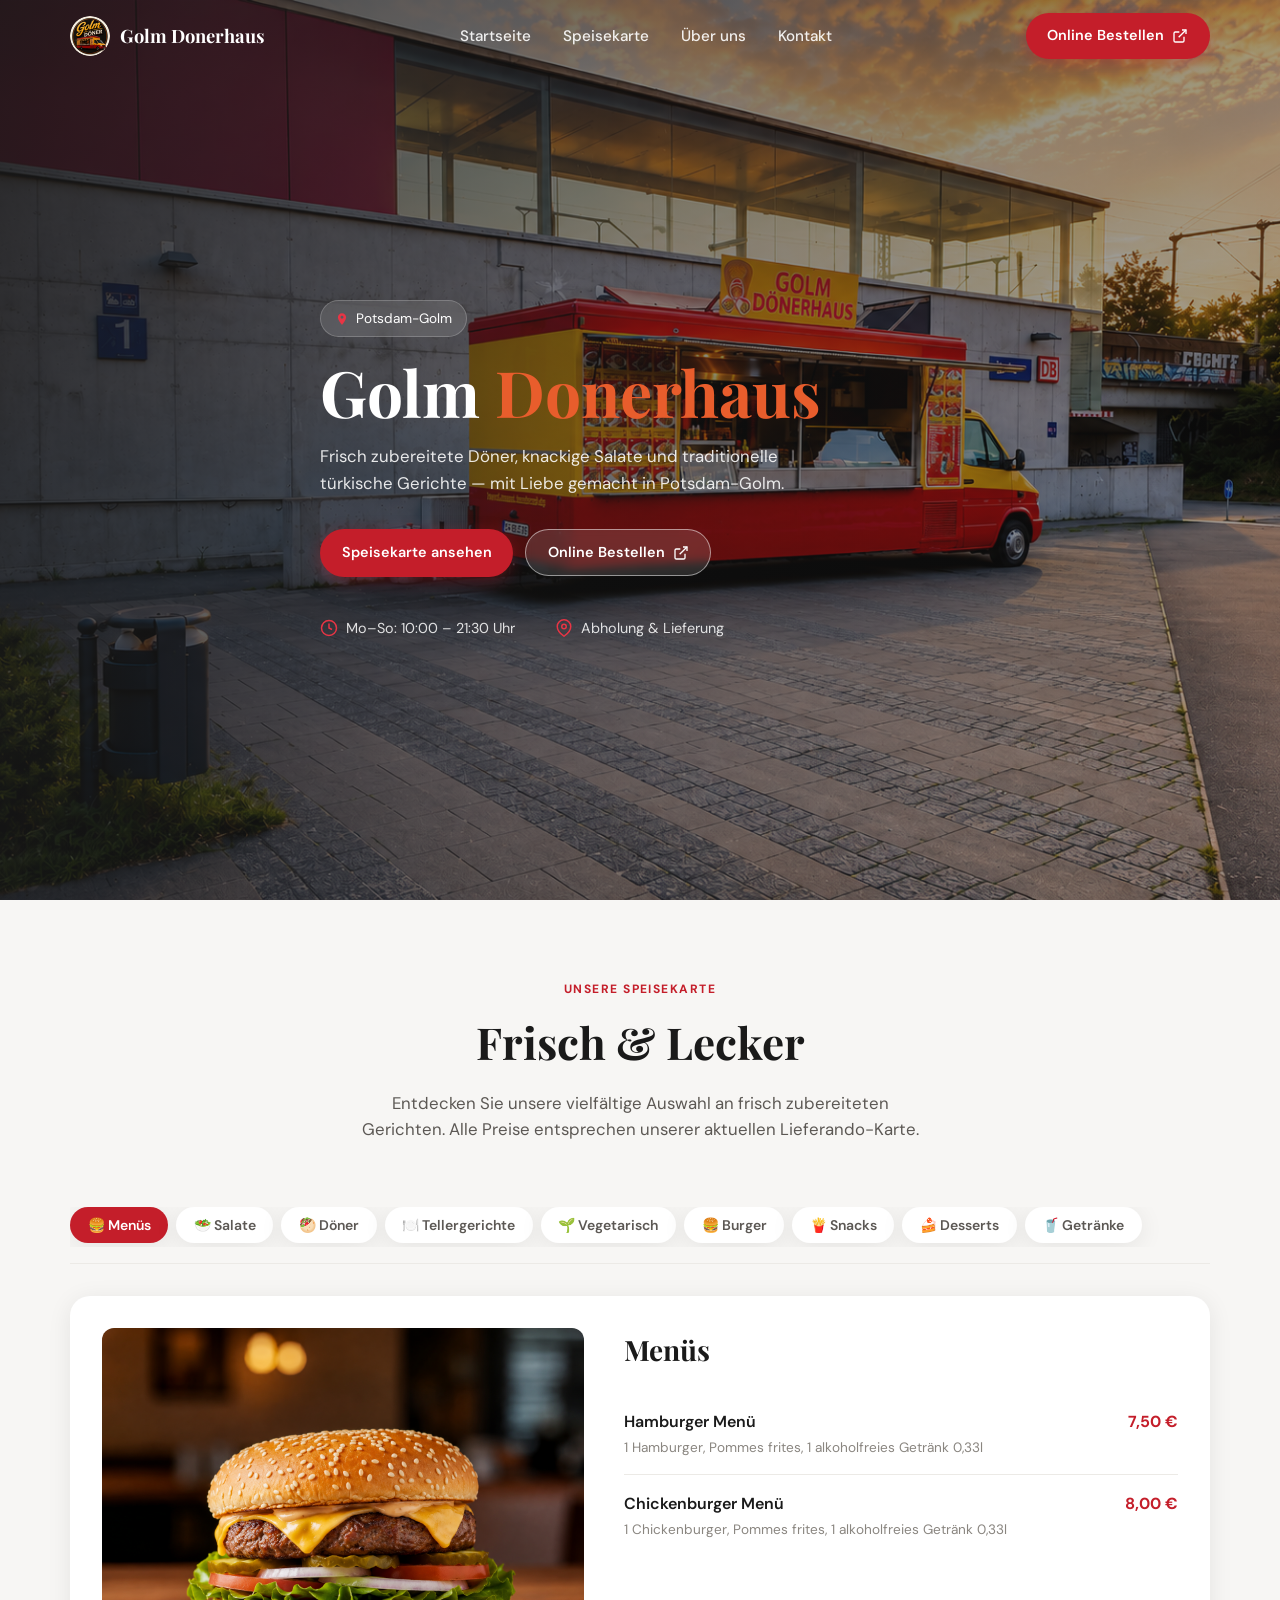
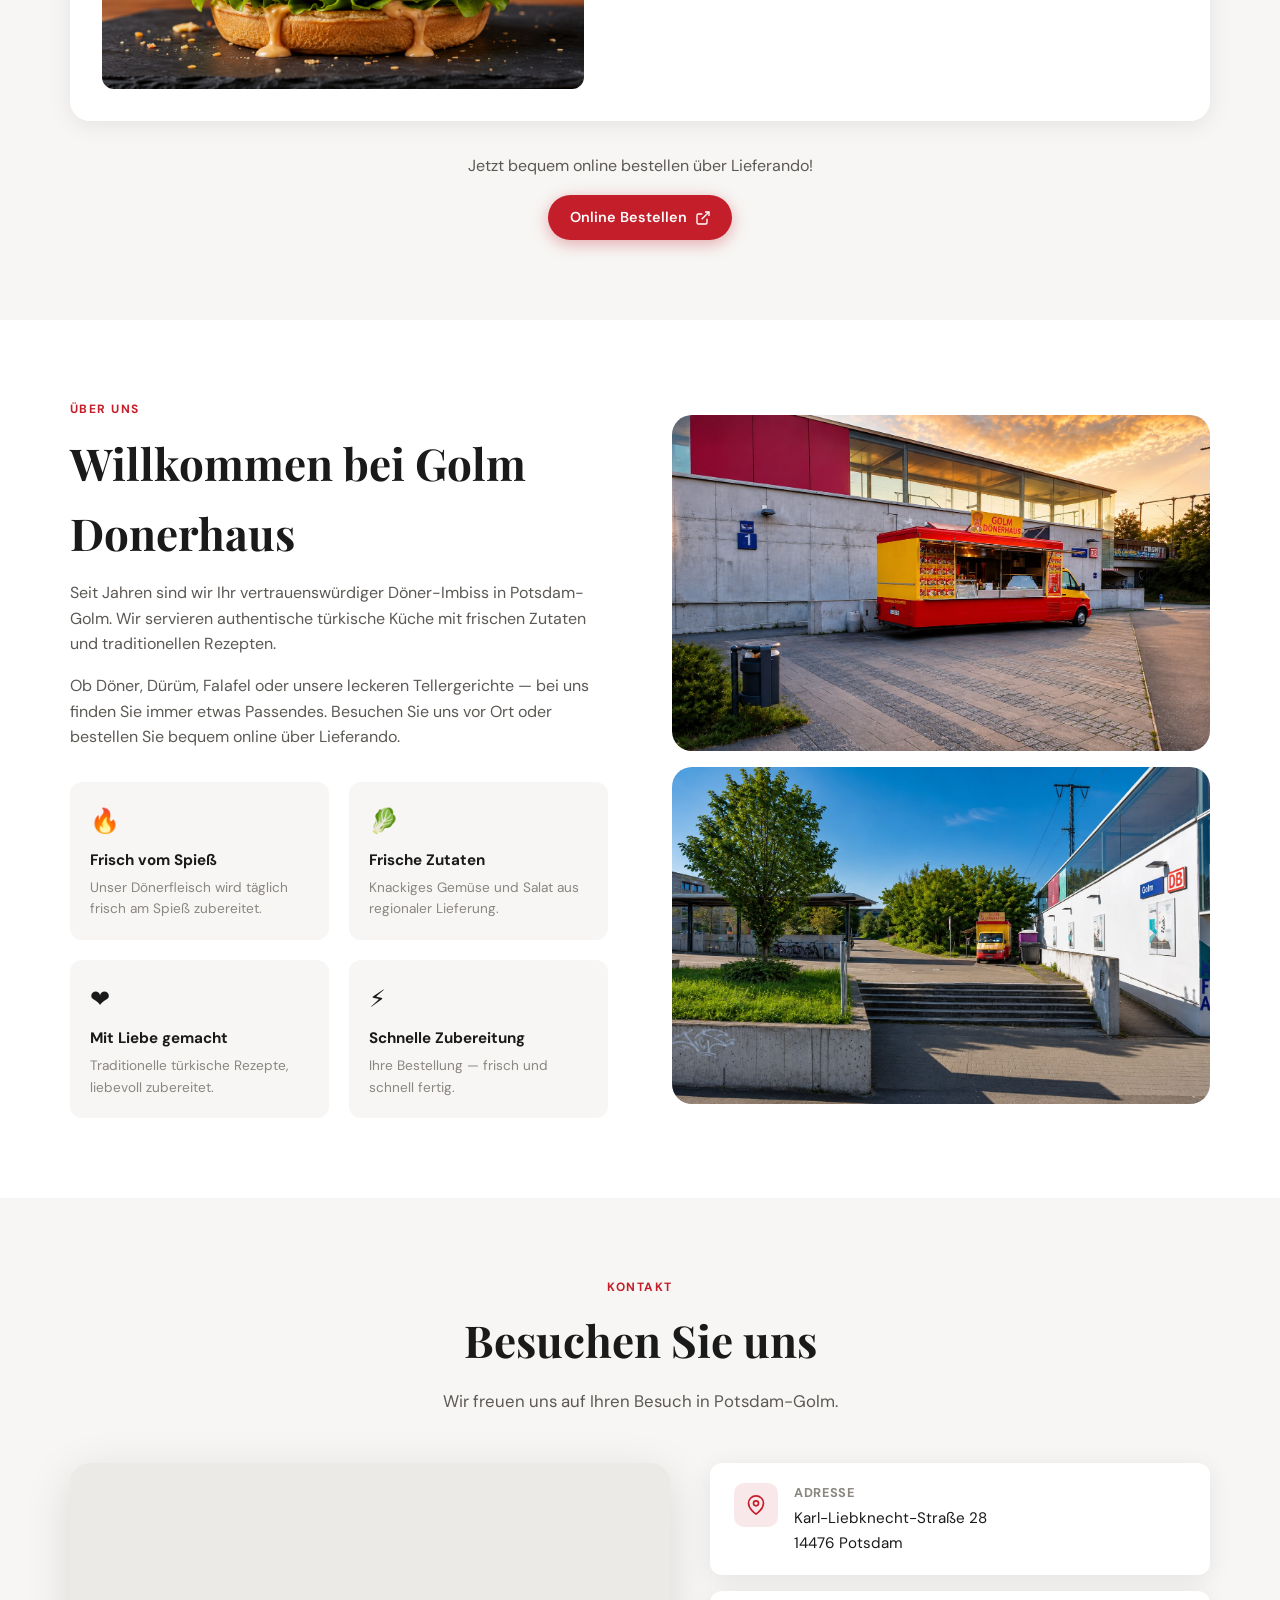
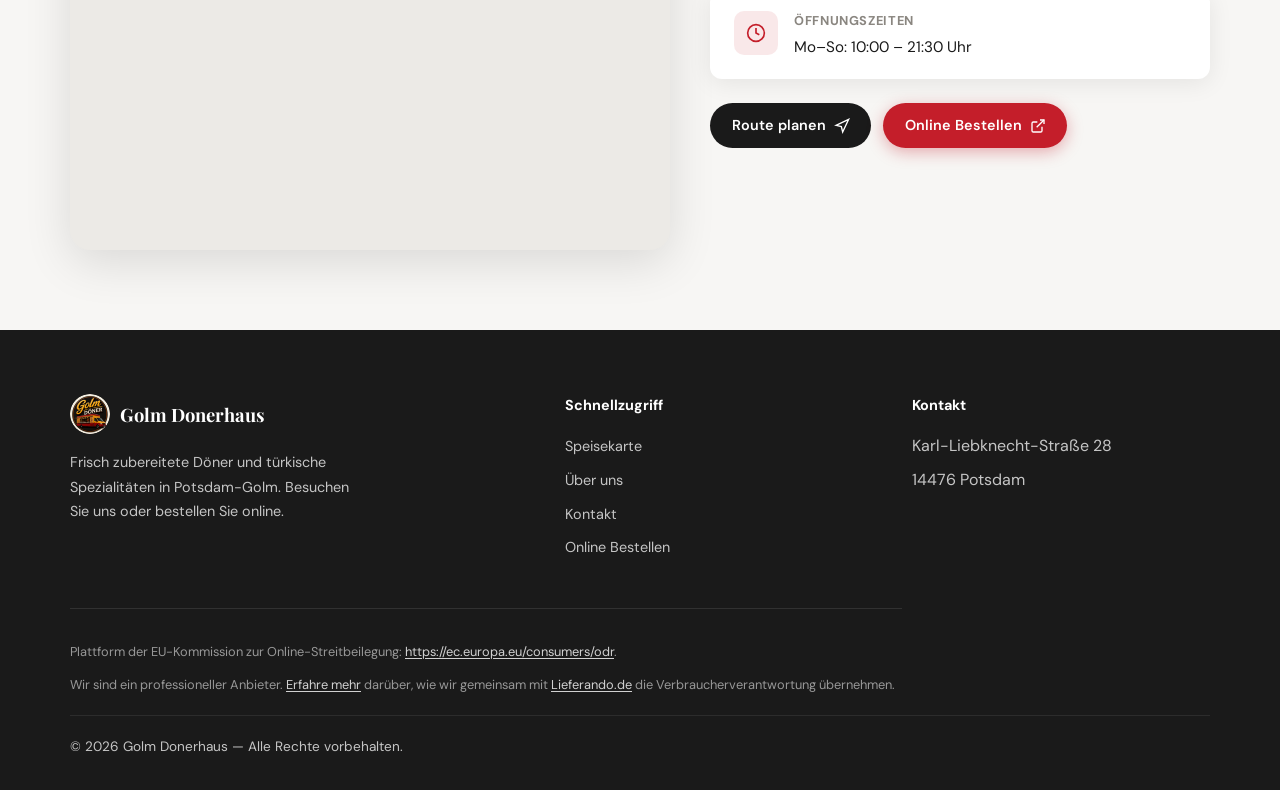
==== index.html @ c493f3c4 "Fix GitHub Pages: root index and relative asset paths. Site was broken on project pages because abso" ====
<!DOCTYPE html>
<html lang="de">
  <head>
    <meta charset="UTF-8" />
    <meta name="viewport" content="width=device-width, initial-scale=1.0" />
    <meta
      name="description"
      content="Golm Donerhaus in Potsdam-Golm – Frische Döner, türkische Spezialitäten und Online-Bestellung über Lieferando."
    />
    <title>Startseite | Golm Donerhaus</title>
    <link rel="icon" href="images/logo-circle.png" type="image/png" />
    <link rel="apple-touch-icon" href="images/logo-circle.png" />
    <link rel="preconnect" href="https://fonts.googleapis.com" />
    <link rel="preconnect" href="https://fonts.gstatic.com" crossorigin />
    <link
      href="https://fonts.googleapis.com/css2?family=DM+Sans:ital,opsz,wght@0,9..40,400;0,9..40,500;0,9..40,600;0,9..40,700;1,9..40,400&family=Playfair+Display:wght@600;700&display=swap"
      rel="stylesheet"
    />
    <link rel="stylesheet" href="css/style.css" />
  </head>
  <body>
    <header class="site-header scrolled">
      <div class="container header-inner">
        <a href="#start" class="logo">
          <img
            class="logo-mark"
            src="images/logo-circle.png"
            alt="Golm Donerhaus"
            width="40"
            height="40"
          />
          <span>Golm Donerhaus</span>
        </a>

        <button
          class="nav-toggle"
          type="button"
          aria-label="Menü öffnen"
          aria-expanded="false"
        >
          <span></span>
          <span></span>
          <span></span>
        </button>

        <nav class="nav-links" aria-label="Hauptnavigation">
          <a href="#start">Startseite</a>
          <a href="#speisekarte">Speisekarte</a>
          <a href="#ueber-uns">Über uns</a>
          <a href="#kontakt">Kontakt</a>
          <a class="btn btn-primary btn-order-mobile" data-order>Online Bestellen</a>
        </nav>

        <a class="btn btn-primary header-cta-desktop" data-order>
          Online Bestellen
          <svg xmlns="http://www.w3.org/2000/svg" viewBox="0 0 24 24" fill="none" stroke="currentColor" stroke-width="2" aria-hidden="true">
            <path d="M18 13v6a2 2 0 0 1-2 2H5a2 2 0 0 1-2-2V8a2 2 0 0 1 2-2h6"></path>
            <polyline points="15 3 21 3 21 9"></polyline>
            <line x1="10" y1="14" x2="21" y2="3"></line>
          </svg>
        </a>
      </div>
    </header>

    <main>
      <section class="hero" id="start">
        <div class="hero-bg" role="img" aria-label="Golm Donerhaus Food Truck"></div>
        <div class="container hero-content">
          <span class="hero-badge">
            <svg xmlns="http://www.w3.org/2000/svg" viewBox="0 0 24 24" fill="currentColor" aria-hidden="true">
              <path d="M12 2C8.13 2 5 5.13 5 9c0 5.25 7 13 7 13s7-7.75 7-13c0-3.87-3.13-7-7-7zm0 9.5a2.5 2.5 0 1 1 0-5 2.5 2.5 0 0 1 0 5z"/>
            </svg>
            Potsdam-Golm
          </span>
          <h1>Golm <span class="accent">Donerhaus</span></h1>
          <p class="hero-text">
            Frisch zubereitete Döner, knackige Salate und traditionelle türkische
            Gerichte — mit Liebe gemacht in Potsdam-Golm.
          </p>
          <div class="hero-actions">
            <a href="#speisekarte" class="btn btn-primary">Speisekarte ansehen</a>
            <a class="btn btn-outline" data-order>
              Online Bestellen
              <svg xmlns="http://www.w3.org/2000/svg" viewBox="0 0 24 24" fill="none" stroke="currentColor" stroke-width="2" aria-hidden="true">
                <path d="M18 13v6a2 2 0 0 1-2 2H5a2 2 0 0 1-2-2V8a2 2 0 0 1 2-2h6"></path>
                <polyline points="15 3 21 3 21 9"></polyline>
                <line x1="10" y1="14" x2="21" y2="3"></line>
              </svg>
            </a>
          </div>
          <div class="hero-meta">
            <span class="hero-meta-item">
              <svg xmlns="http://www.w3.org/2000/svg" viewBox="0 0 24 24" fill="none" stroke="currentColor" stroke-width="2" aria-hidden="true">
                <circle cx="12" cy="12" r="10"></circle>
                <polyline points="12 6 12 12 16 14"></polyline>
              </svg>
              Mo–So: 10:00 – 21:30 Uhr
            </span>
            <span class="hero-meta-item">
              <svg xmlns="http://www.w3.org/2000/svg" viewBox="0 0 24 24" fill="none" stroke="currentColor" stroke-width="2" aria-hidden="true">
                <path d="M21 10c0 7-9 13-9 13s-9-6-9-13a9 9 0 0 1 18 0z"></path>
                <circle cx="12" cy="10" r="3"></circle>
              </svg>
              Abholung &amp; Lieferung
            </span>
          </div>
        </div>
      </section>

      <section class="section menu-section" id="speisekarte">
        <div class="container">
          <header class="section-header">
            <span class="section-label">Unsere Speisekarte</span>
            <h2 class="section-title">Frisch &amp; Lecker</h2>
            <p class="section-subtitle">
              Entdecken Sie unsere vielfältige Auswahl an frisch zubereiteten Gerichten.
              Alle Preise entsprechen unserer aktuellen Lieferando-Karte.
            </p>
          </header>

          <div class="menu-nav-wrap">
            <nav class="menu-nav" id="menu-nav" aria-label="Speisekarten-Kategorien"></nav>
          </div>

          <div class="menu-panel" id="menu-panel">
            <div class="menu-panel-visual">
              <img
                id="menu-category-image"
                src="images/menus/hero.png"
                alt="Menükategorie"
                width="600"
                height="450"
              />
            </div>
            <div class="menu-panel-content">
              <h3 class="menu-category-title" id="menu-category-title">Menüs</h3>
              <ul class="menu-list" id="menu-category-list"></ul>
            </div>
          </div>

          <div class="menu-cta">
            <p>Jetzt bequem online bestellen über Lieferando!</p>
            <a class="btn btn-primary" data-order>
              Online Bestellen
              <svg xmlns="http://www.w3.org/2000/svg" viewBox="0 0 24 24" fill="none" stroke="currentColor" stroke-width="2" aria-hidden="true">
                <path d="M18 13v6a2 2 0 0 1-2 2H5a2 2 0 0 1-2-2V8a2 2 0 0 1 2-2h6"></path>
                <polyline points="15 3 21 3 21 9"></polyline>
                <line x1="10" y1="14" x2="21" y2="3"></line>
              </svg>
            </a>
          </div>
        </div>
      </section>

      <section class="section" id="ueber-uns">
        <div class="container about-grid">
          <div class="about-text">
            <span class="section-label">Über uns</span>
            <h2 class="section-title">Willkommen bei Golm Donerhaus</h2>
            <p>
              Seit Jahren sind wir Ihr vertrauenswürdiger Döner-Imbiss in Potsdam-Golm.
              Wir servieren authentische türkische Küche mit frischen Zutaten und
              traditionellen Rezepten.
            </p>
            <p>
              Ob Döner, Dürüm, Falafel oder unsere leckeren Tellergerichte — bei uns
              finden Sie immer etwas Passendes. Besuchen Sie uns vor Ort oder bestellen
              Sie bequem online über Lieferando.
            </p>
            <div class="features-grid">
              <div class="feature-card">
                <div class="feature-icon" aria-hidden="true">🔥</div>
                <h4>Frisch vom Spieß</h4>
                <p>Unser Dönerfleisch wird täglich frisch am Spieß zubereitet.</p>
              </div>
              <div class="feature-card">
                <div class="feature-icon" aria-hidden="true">🥬</div>
                <h4>Frische Zutaten</h4>
                <p>Knackiges Gemüse und Salat aus regionaler Lieferung.</p>
              </div>
              <div class="feature-card">
                <div class="feature-icon" aria-hidden="true">❤️</div>
                <h4>Mit Liebe gemacht</h4>
                <p>Traditionelle türkische Rezepte, liebevoll zubereitet.</p>
              </div>
              <div class="feature-card">
                <div class="feature-icon" aria-hidden="true">⚡</div>
                <h4>Schnelle Zubereitung</h4>
                <p>Ihre Bestellung — frisch und schnell fertig.</p>
              </div>
            </div>
          </div>
          <div class="about-gallery about-gallery-duo">
            <img
              src="images/about/welcome-1.jpg"
              alt="Golm Donerhaus Standort"
              loading="lazy"
              width="800"
              height="450"
            />
            <img
              src="images/about/welcome-2.jpg"
              alt="Golm Donerhaus in Potsdam-Golm"
              loading="lazy"
              width="800"
              height="450"
            />
          </div>
        </div>
      </section>

      <section class="section contact-section" id="kontakt">
        <div class="container">
          <header class="section-header">
            <span class="section-label">Kontakt</span>
            <h2 class="section-title">Besuchen Sie uns</h2>
            <p class="section-subtitle">
              Wir freuen uns auf Ihren Besuch in Potsdam-Golm.
            </p>
          </header>

          <div class="contact-grid">
            <div class="map-wrap">
              <iframe
                title="Standort Golm Donerhaus auf Google Maps"
                src="https://www.google.com/maps/embed?pb=!1m18!1m12!1m3!1d2444.8!2d12.8756!3d52.4012!2m3!1f0!2f0!3f0!3m2!1i1024!2i768!4f13.1!3m3!1m2!1s0x47a85f2e8b8b8b8b%3A0x0!2zS2FybC1MaWVia25lY2h0LVN0cmHDn2UgMjgsIDE0NDc2IFBvdHNkYW0!5e0!3m2!1sde!2sde!4v1716400000000!5m2!1sde!2sde"
                allowfullscreen=""
                loading="lazy"
                referrerpolicy="no-referrer-when-downgrade"
              ></iframe>
            </div>

            <div class="contact-cards">
              <div class="contact-card">
                <div class="contact-card-icon" aria-hidden="true">
                  <svg xmlns="http://www.w3.org/2000/svg" viewBox="0 0 24 24" fill="none" stroke="currentColor" stroke-width="2">
                    <path d="M21 10c0 7-9 13-9 13s-9-6-9-13a9 9 0 0 1 18 0z"></path>
                    <circle cx="12" cy="10" r="3"></circle>
                  </svg>
                </div>
                <div>
                  <h4>Adresse</h4>
                  <p>Karl-Liebknecht-Straße 28<br />14476 Potsdam</p>
                </div>
              </div>

              <div class="contact-card">
                <div class="contact-card-icon" aria-hidden="true">
                  <svg xmlns="http://www.w3.org/2000/svg" viewBox="0 0 24 24" fill="none" stroke="currentColor" stroke-width="2">
                    <circle cx="12" cy="12" r="10"></circle>
                    <polyline points="12 6 12 12 16 14"></polyline>
                  </svg>
                </div>
                <div>
                  <h4>Öffnungszeiten</h4>
                  <p>Mo–So: 10:00 – 21:30 Uhr</p>
                </div>
              </div>

              <div class="contact-actions">
                <a
                  class="btn btn-dark"
                  href="https://www.google.com/maps/dir/?api=1&destination=Karl-Liebknecht-Straße+28,+14476+Potsdam"
                  target="_blank"
                  rel="noopener noreferrer"
                >
                  Route planen
                  <svg xmlns="http://www.w3.org/2000/svg" viewBox="0 0 24 24" fill="none" stroke="currentColor" stroke-width="2" aria-hidden="true">
                    <polygon points="3 11 22 2 13 21 11 13 3 11"></polygon>
                  </svg>
                </a>
                <a class="btn btn-primary" data-order>
                  Online Bestellen
                  <svg xmlns="http://www.w3.org/2000/svg" viewBox="0 0 24 24" fill="none" stroke="currentColor" stroke-width="2" aria-hidden="true">
                    <path d="M18 13v6a2 2 0 0 1-2 2H5a2 2 0 0 1-2-2V8a2 2 0 0 1 2-2h6"></path>
                    <polyline points="15 3 21 3 21 9"></polyline>
                    <line x1="10" y1="14" x2="21" y2="3"></line>
                  </svg>
                </a>
              </div>
            </div>
          </div>
        </div>
      </section>
    </main>

    <footer class="site-footer">
      <div class="container">
        <div class="footer-grid">
          <div class="footer-brand">
            <a href="#start" class="logo">
              <img
                class="logo-mark"
                src="images/logo-circle.png"
                alt="Golm Donerhaus"
                width="40"
                height="40"
              />
              <span>Golm Donerhaus</span>
            </a>
            <p>
              Frisch zubereitete Döner und türkische Spezialitäten in Potsdam-Golm.
              Besuchen Sie uns oder bestellen Sie online.
            </p>
          </div>
          <div class="footer-col">
            <h4>Schnellzugriff</h4>
            <ul>
              <li><a href="#speisekarte">Speisekarte</a></li>
              <li><a href="#ueber-uns">Über uns</a></li>
              <li><a href="#kontakt">Kontakt</a></li>
              <li><a data-order>Online Bestellen</a></li>
            </ul>
          </div>
          <div class="footer-col">
            <h4>Kontakt</h4>
            <ul>
              <li>Karl-Liebknecht-Straße 28</li>
              <li>14476 Potsdam</li>
            </ul>
          </div>
        </div>
        <div class="footer-legal">
          <p>
            Plattform der EU-Kommission zur Online-Streitbeilegung:
            <a
              href="https://ec.europa.eu/consumers/odr"
              target="_blank"
              rel="noopener noreferrer"
              >https://ec.europa.eu/consumers/odr</a
            >.
          </p>
          <p>
            Wir sind ein professioneller Anbieter.
            <a
              href="https://www.lieferando.de/kundenservice/artikel/welchen-status-haben-die-gelisteten-restaurants?stripMe=true"
              target="_blank"
              rel="noopener noreferrer"
              >Erfahre mehr</a
            >
            darüber, wie wir gemeinsam mit
            <a href="https://www.lieferando.de" target="_blank" rel="noopener noreferrer"
              >Lieferando.de</a
            >
            die Verbraucherverantwortung übernehmen.
          </p>
        </div>
        <div class="footer-bottom">
          <span>© 2026 Golm Donerhaus — Alle Rechte vorbehalten.</span>
        </div>
      </div>
    </footer>

    <script src="js/site-base.js"></script>
    <script src="js/menu.js"></script>
    <script src="js/main.js"></script>
  </body>
</html>
---- css/style.css ----
:root {
  --red: #c41e2a;
  --red-dark: #9e1520;
  --red-light: #e83545;
  --orange: #e85d2c;
  --dark: #1a1a1a;
  --dark-soft: #2d2d2d;
  --gray-100: #f7f6f4;
  --gray-200: #eceae6;
  --gray-400: #8a8680;
  --gray-600: #5c5854;
  --white: #ffffff;
  --shadow: 0 4px 24px rgba(0, 0, 0, 0.08);
  --shadow-lg: 0 12px 48px rgba(0, 0, 0, 0.12);
  --radius: 12px;
  --radius-lg: 20px;
  --font-sans: "DM Sans", system-ui, sans-serif;
  --font-serif: "Playfair Display", Georgia, serif;
  --header-h: 72px;
}

*,
*::before,
*::after {
  box-sizing: border-box;
  margin: 0;
  padding: 0;
}

html {
  scroll-behavior: smooth;
  scroll-padding-top: calc(var(--header-h) + 16px);
}

body {
  font-family: var(--font-sans);
  color: var(--dark);
  background: var(--white);
  line-height: 1.6;
  -webkit-font-smoothing: antialiased;
}

body.nav-open {
  overflow: hidden;
}

img {
  max-width: 100%;
  height: auto;
  display: block;
}

a {
  color: inherit;
  text-decoration: none;
}

ul {
  list-style: none;
}

.container {
  width: min(1140px, 100% - 2rem);
  margin-inline: auto;
}

/* Header */
.site-header {
  position: fixed;
  top: 0;
  left: 0;
  right: 0;
  z-index: 1000;
  height: var(--header-h);
  transition: background 0.3s, box-shadow 0.3s, backdrop-filter 0.3s;
}

.site-header.scrolled {
  background: rgba(26, 26, 26, 0.92);
  backdrop-filter: blur(12px);
  box-shadow: 0 2px 20px rgba(0, 0, 0, 0.15);
}

.header-inner {
  display: flex;
  align-items: center;
  justify-content: space-between;
  height: var(--header-h);
  gap: 1rem;
}

.logo {
  display: flex;
  align-items: center;
  gap: 0.65rem;
  font-family: var(--font-serif);
  font-size: 1.15rem;
  font-weight: 700;
  color: var(--white);
  white-space: nowrap;
}

.logo-mark {
  width: 40px;
  height: 40px;
  border-radius: 50%;
  object-fit: cover;
  flex-shrink: 0;
  display: block;
}

.nav-links {
  display: flex;
  align-items: center;
  gap: 2rem;
}

.nav-links a {
  color: rgba(255, 255, 255, 0.9);
  font-size: 0.95rem;
  font-weight: 500;
  transition: color 0.2s;
}

.nav-links a:hover {
  color: var(--white);
}

.nav-toggle {
  display: none;
  flex-direction: column;
  gap: 5px;
  background: none;
  border: none;
  cursor: pointer;
  padding: 8px;
}

.nav-toggle span {
  display: block;
  width: 24px;
  height: 2px;
  background: var(--white);
  border-radius: 2px;
  transition: transform 0.3s, opacity 0.3s;
}

.btn {
  display: inline-flex;
  align-items: center;
  justify-content: center;
  gap: 0.5rem;
  padding: 0.7rem 1.35rem;
  border-radius: 999px;
  font-weight: 600;
  font-size: 0.9rem;
  border: none;
  cursor: pointer;
  transition: transform 0.2s, box-shadow 0.2s, background 0.2s;
  white-space: nowrap;
}

.btn:hover {
  transform: translateY(-1px);
}

.btn-primary {
  background: var(--red);
  color: var(--white);
  box-shadow: 0 4px 16px rgba(196, 30, 42, 0.35);
}

.btn-primary:hover {
  background: var(--red-light);
}

.btn-outline {
  background: rgba(255, 255, 255, 0.12);
  color: var(--white);
  border: 1.5px solid rgba(255, 255, 255, 0.5);
  backdrop-filter: blur(4px);
}

.btn-outline:hover {
  background: rgba(255, 255, 255, 0.2);
  border-color: var(--white);
}

.btn-dark {
  background: var(--dark);
  color: var(--white);
}

.btn-dark:hover {
  background: var(--dark-soft);
}

.btn svg {
  width: 16px;
  height: 16px;
}

/* Hero */
.hero {
  position: relative;
  min-height: 100svh;
  display: flex;
  align-items: center;
  padding-top: var(--header-h);
  overflow: hidden;
}

.hero-bg {
  position: absolute;
  inset: 0;
  background: url("../images/hero/truck.png") center / cover no-repeat;
}

.hero-bg::after {
  content: "";
  position: absolute;
  inset: 0;
  background: linear-gradient(
    105deg,
    rgba(26, 26, 26, 0.88) 0%,
    rgba(26, 26, 26, 0.55) 45%,
    rgba(26, 26, 26, 0.35) 100%
  );
}

.hero-content {
  position: relative;
  z-index: 1;
  padding: 3rem 0 5rem;
  max-width: 640px;
}

.hero-badge {
  display: inline-flex;
  align-items: center;
  gap: 0.4rem;
  padding: 0.4rem 0.9rem;
  background: rgba(255, 255, 255, 0.12);
  border: 1px solid rgba(255, 255, 255, 0.2);
  border-radius: 999px;
  color: var(--white);
  font-size: 0.85rem;
  margin-bottom: 1.25rem;
  backdrop-filter: blur(8px);
}

.hero-badge svg {
  width: 14px;
  height: 14px;
  color: var(--red-light);
}

.hero h1 {
  font-family: var(--font-serif);
  font-size: clamp(2.5rem, 6vw, 4rem);
  font-weight: 700;
  color: var(--white);
  line-height: 1.1;
  margin-bottom: 1rem;
}

.hero h1 .accent {
  color: var(--orange);
}

.hero-text {
  color: rgba(255, 255, 255, 0.88);
  font-size: 1.05rem;
  max-width: 520px;
  margin-bottom: 2rem;
}

.hero-actions {
  display: flex;
  flex-wrap: wrap;
  gap: 0.75rem;
  margin-bottom: 2.5rem;
}

.hero-meta {
  display: flex;
  flex-wrap: wrap;
  gap: 1.5rem 2.5rem;
  color: rgba(255, 255, 255, 0.85);
  font-size: 0.9rem;
}

.hero-meta-item {
  display: flex;
  align-items: center;
  gap: 0.5rem;
}

.hero-meta svg {
  width: 18px;
  height: 18px;
  color: var(--red-light);
  flex-shrink: 0;
}

/* Section common */
.section {
  padding: 5rem 0;
}

.section-label {
  display: block;
  font-size: 0.75rem;
  font-weight: 700;
  letter-spacing: 0.12em;
  text-transform: uppercase;
  color: var(--red);
  margin-bottom: 0.5rem;
}

.section-title {
  font-family: var(--font-serif);
  font-size: clamp(2rem, 4vw, 2.75rem);
  font-weight: 700;
  color: var(--dark);
  margin-bottom: 0.75rem;
}

.section-subtitle {
  color: var(--gray-600);
  font-size: 1.05rem;
  max-width: 560px;
}

.section-header {
  text-align: center;
  margin-bottom: 3rem;
}

.section-header .section-subtitle {
  margin-inline: auto;
}

/* Menu */
.menu-section {
  background: var(--gray-100);
}

.menu-nav-wrap {
  position: sticky;
  top: var(--header-h);
  z-index: 50;
  background: var(--gray-100);
  padding: 1rem 0;
  margin-bottom: 2rem;
  border-bottom: 1px solid var(--gray-200);
}

.menu-nav {
  display: flex;
  gap: 0.5rem;
  overflow-x: auto;
  padding-bottom: 0.25rem;
  scrollbar-width: none;
  -ms-overflow-style: none;
}

.menu-nav::-webkit-scrollbar {
  display: none;
}

.menu-pill {
  flex-shrink: 0;
  padding: 0.55rem 1.1rem;
  border-radius: 999px;
  border: none;
  background: var(--white);
  color: var(--gray-600);
  font-family: inherit;
  font-size: 0.875rem;
  font-weight: 600;
  cursor: pointer;
  box-shadow: var(--shadow);
  transition: background 0.2s, color 0.2s, transform 0.2s;
}

.menu-pill:hover {
  color: var(--dark);
}

.menu-pill.active {
  background: var(--red);
  color: var(--white);
}

.menu-panel {
  display: grid;
  grid-template-columns: 1fr 1.15fr;
  gap: 2.5rem;
  align-items: start;
  background: var(--white);
  border-radius: var(--radius-lg);
  padding: 2rem;
  box-shadow: var(--shadow);
}

.menu-panel-visual {
  position: sticky;
  top: calc(var(--header-h) + 5rem);
}

.menu-panel-visual img {
  border-radius: var(--radius);
  aspect-ratio: 4/3;
  object-fit: cover;
  width: 100%;
  transition: opacity 0.25s ease;
}

.menu-panel-visual img.is-changing {
  opacity: 0.6;
}

.menu-category-title {
  font-family: var(--font-serif);
  font-size: 1.75rem;
  margin-bottom: 1.25rem;
  color: var(--dark);
}

.menu-panel-content {
  min-height: 280px;
}

.menu-list {
  display: flex;
  flex-direction: column;
}

.menu-item {
  display: flex;
  justify-content: space-between;
  align-items: flex-start;
  gap: 1rem;
  padding: 1rem 0;
  border-bottom: 1px solid var(--gray-200);
}

.menu-item:last-child {
  border-bottom: none;
}

.menu-item-name {
  display: block;
  font-weight: 600;
  font-size: 1rem;
  color: var(--dark);
}

.menu-item-desc {
  display: block;
  font-size: 0.85rem;
  color: var(--gray-400);
  margin-top: 0.15rem;
}

.menu-item-price {
  font-weight: 700;
  color: var(--red);
  font-size: 1rem;
  white-space: nowrap;
}

.menu-cta {
  text-align: center;
  margin-top: 2rem;
}

.menu-cta p {
  color: var(--gray-600);
  margin-bottom: 1rem;
}

/* About */
.about-grid {
  display: grid;
  grid-template-columns: 1fr 1fr;
  gap: 4rem;
  align-items: center;
}

.about-text p {
  color: var(--gray-600);
  margin-bottom: 1rem;
}

.features-grid {
  display: grid;
  grid-template-columns: 1fr 1fr;
  gap: 1.25rem;
  margin-top: 2rem;
}

.feature-card {
  padding: 1.25rem;
  background: var(--gray-100);
  border-radius: var(--radius);
}

.feature-icon {
  font-size: 1.5rem;
  margin-bottom: 0.5rem;
}

.feature-card h4 {
  font-size: 0.95rem;
  margin-bottom: 0.25rem;
}

.feature-card p {
  font-size: 0.85rem;
  color: var(--gray-400);
  margin: 0;
}

.about-gallery-duo {
  display: flex;
  flex-direction: column;
  gap: 1rem;
}

.about-gallery-duo img {
  border-radius: var(--radius-lg);
  object-fit: cover;
  width: 100%;
  aspect-ratio: 16/10;
}

/* Contact */
.contact-section {
  background: var(--gray-100);
}

.contact-grid {
  display: grid;
  grid-template-columns: 1.2fr 1fr;
  gap: 2.5rem;
  align-items: start;
}

.map-wrap {
  border-radius: var(--radius-lg);
  overflow: hidden;
  box-shadow: var(--shadow-lg);
  min-height: 380px;
  background: var(--gray-200);
}

.map-wrap iframe {
  width: 100%;
  height: 100%;
  min-height: 380px;
  border: 0;
}

.contact-cards {
  display: flex;
  flex-direction: column;
  gap: 1rem;
}

.contact-card {
  display: flex;
  gap: 1rem;
  padding: 1.25rem 1.5rem;
  background: var(--white);
  border-radius: var(--radius);
  box-shadow: var(--shadow);
}

.contact-card-icon {
  width: 44px;
  height: 44px;
  border-radius: 10px;
  background: rgba(196, 30, 42, 0.1);
  color: var(--red);
  display: grid;
  place-items: center;
  flex-shrink: 0;
}

.contact-card-icon svg {
  width: 20px;
  height: 20px;
}

.contact-card h4 {
  font-size: 0.8rem;
  font-weight: 700;
  text-transform: uppercase;
  letter-spacing: 0.05em;
  color: var(--gray-400);
  margin-bottom: 0.2rem;
}

.contact-card p,
.contact-card a {
  font-size: 0.95rem;
  color: var(--dark);
}

.contact-card a:hover {
  color: var(--red);
}

.contact-actions {
  display: flex;
  flex-wrap: wrap;
  gap: 0.75rem;
  margin-top: 0.5rem;
}

/* Footer */
.site-footer {
  background: var(--dark);
  color: rgba(255, 255, 255, 0.75);
  padding: 4rem 0 2rem;
}

.footer-grid {
  display: grid;
  grid-template-columns: 1.5fr 1fr 1fr;
  gap: 3rem;
  margin-bottom: 3rem;
}

.footer-brand .logo {
  margin-bottom: 1rem;
}

.footer-brand p {
  font-size: 0.9rem;
  line-height: 1.7;
  max-width: 280px;
}

.footer-col h4 {
  color: var(--white);
  font-size: 0.9rem;
  margin-bottom: 1rem;
}

.footer-col ul {
  display: flex;
  flex-direction: column;
  gap: 0.5rem;
}

.footer-col a {
  font-size: 0.9rem;
  transition: color 0.2s;
}

.footer-col a:hover {
  color: var(--white);
}

.footer-legal {
  padding-top: 2rem;
  margin-top: 0.5rem;
  border-top: 1px solid rgba(255, 255, 255, 0.1);
  font-size: 0.8rem;
  line-height: 1.65;
  color: rgba(255, 255, 255, 0.55);
  max-width: 52rem;
}

.footer-legal p + p {
  margin-top: 0.75rem;
}

.footer-legal a {
  color: rgba(255, 255, 255, 0.8);
  text-decoration: underline;
  text-underline-offset: 2px;
}

.footer-legal a:hover {
  color: var(--white);
}

.footer-bottom {
  padding-top: 1.25rem;
  margin-top: 1.25rem;
  border-top: 1px solid rgba(255, 255, 255, 0.08);
  display: flex;
  flex-wrap: wrap;
  justify-content: space-between;
  gap: 0.5rem;
  font-size: 0.85rem;
}

/* Responsive */
@media (max-width: 900px) {
  .menu-panel {
    grid-template-columns: 1fr;
  }

  .menu-panel-visual {
    position: static;
  }

  .about-grid,
  .contact-grid,
  .footer-grid {
    grid-template-columns: 1fr;
  }

  .about-gallery {
    order: -1;
  }

  .features-grid {
    grid-template-columns: 1fr;
  }
}

@media (max-width: 768px) {
  .nav-toggle {
    display: flex;
  }

  .nav-links {
    position: fixed;
    top: var(--header-h);
    left: 0;
    right: 0;
    bottom: 0;
    flex-direction: column;
    align-items: stretch;
    padding: 2rem;
    gap: 0;
    background: var(--dark);
    transform: translateX(100%);
    transition: transform 0.35s ease;
  }

  .nav-links.open {
    transform: translateX(0);
  }

  .nav-links a {
    padding: 1rem 0;
    font-size: 1.1rem;
    border-bottom: 1px solid rgba(255, 255, 255, 0.08);
  }

  .header-cta-desktop {
    display: none;
  }

  .nav-links .btn-order-mobile {
    display: inline-flex;
    margin-top: 1.5rem;
    width: 100%;
    justify-content: center;
  }

  .hero-content {
    padding-bottom: 3rem;
  }

  .section {
    padding: 3.5rem 0;
  }

  .menu-panel {
    padding: 1.25rem;
  }
}

@media (min-width: 769px) {
  .nav-links .btn-order-mobile {
    display: none;
  }
}
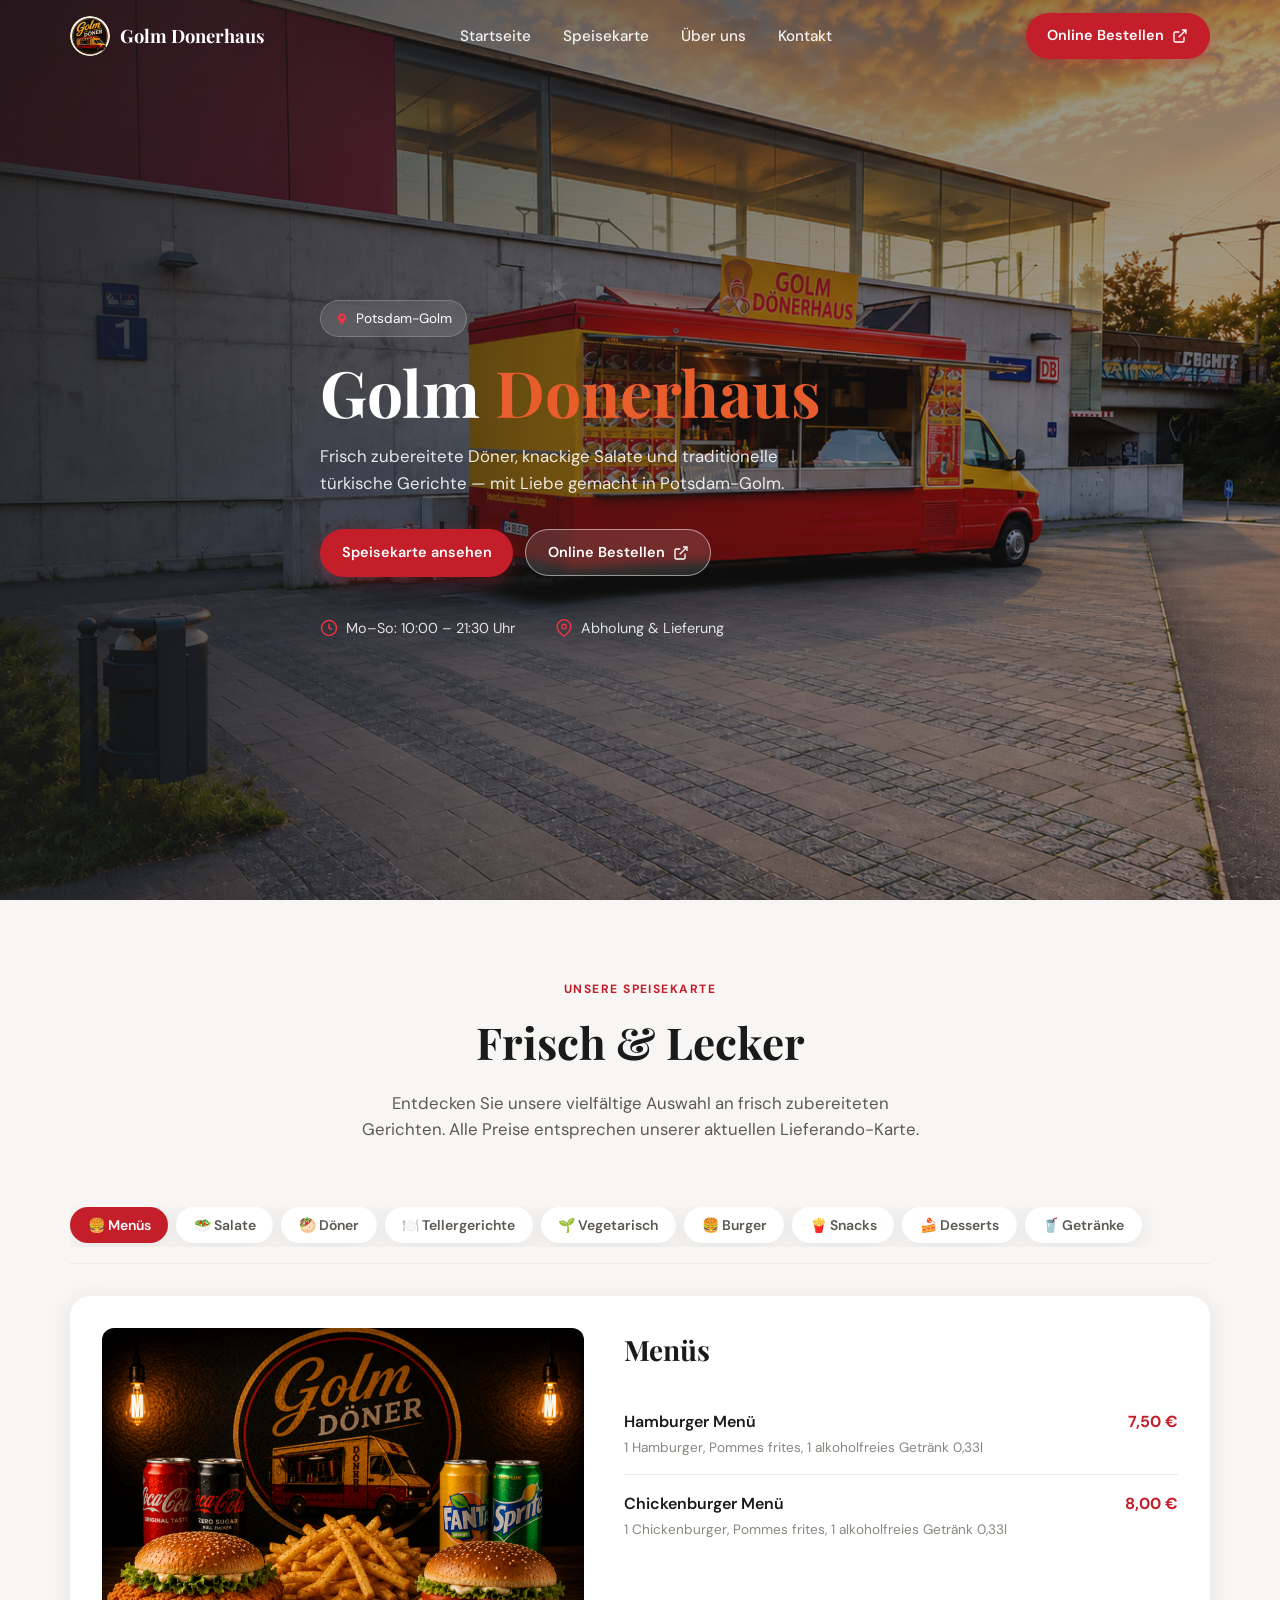
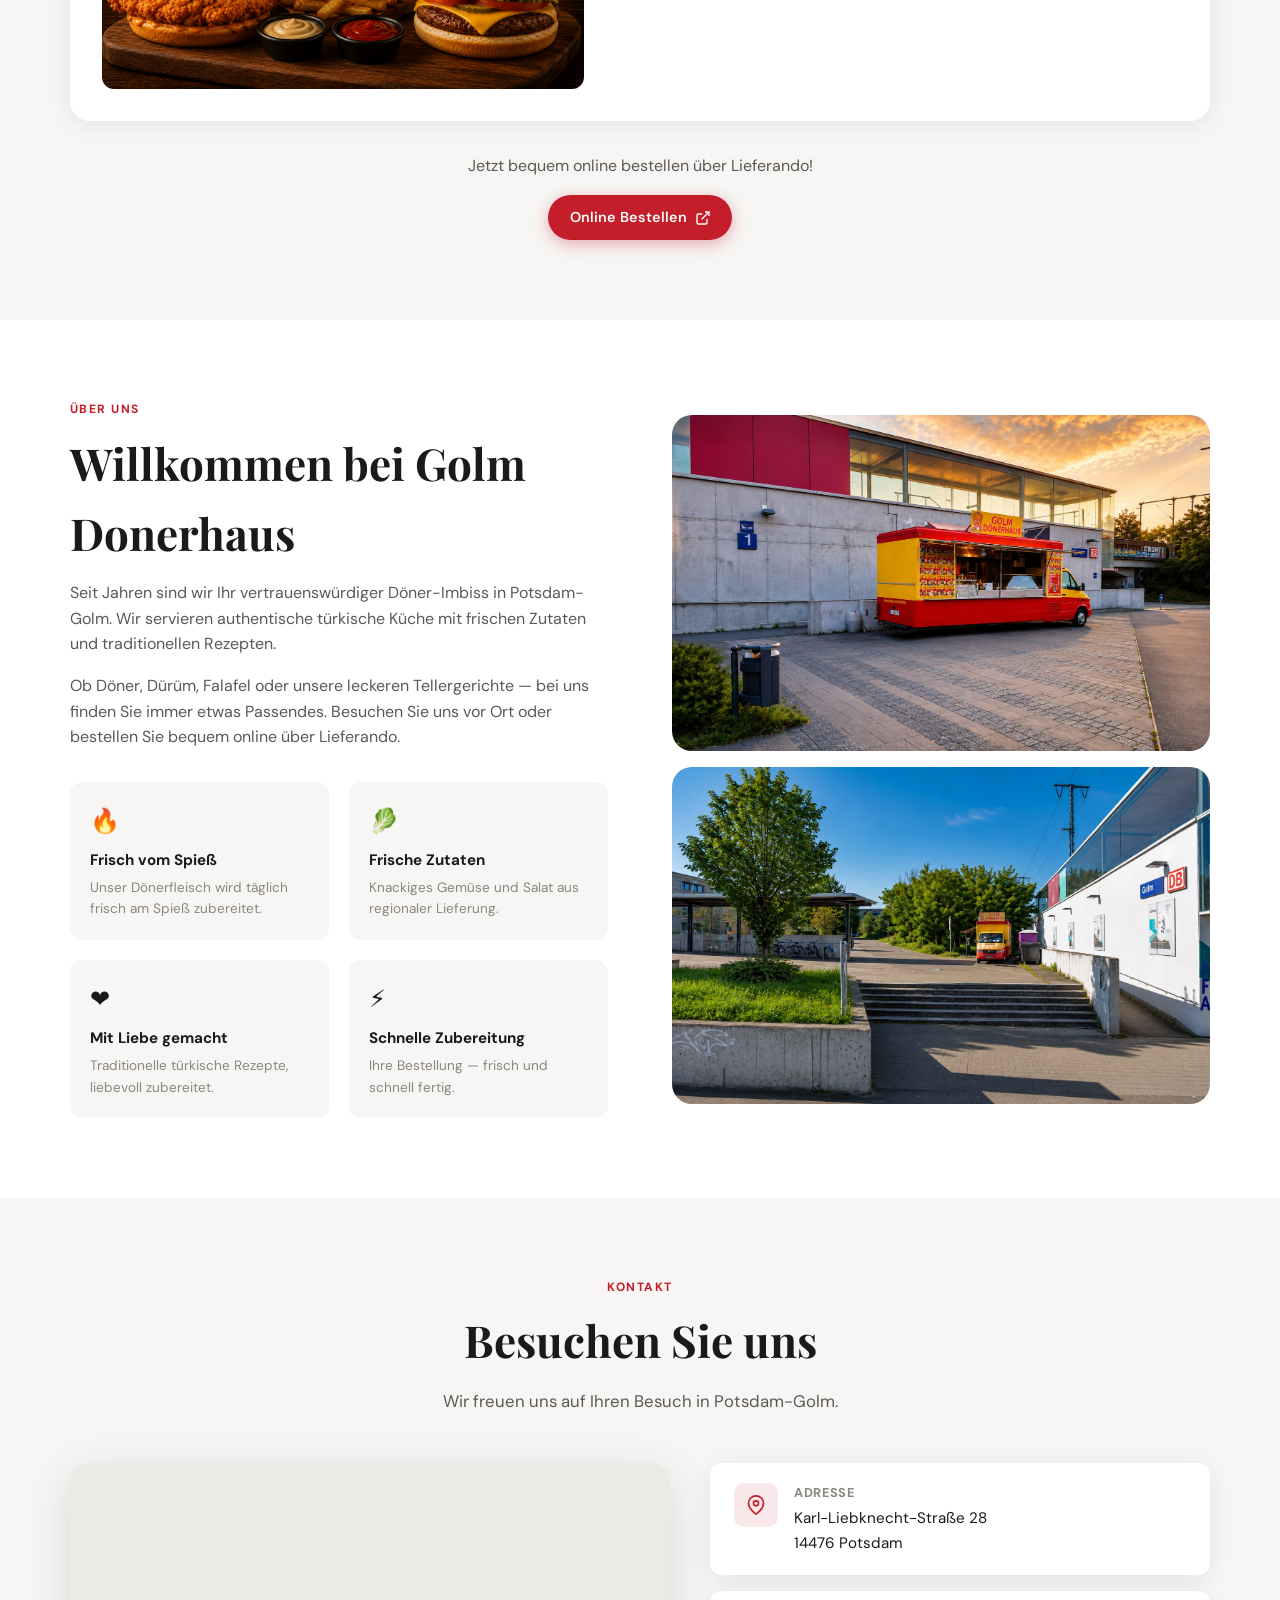
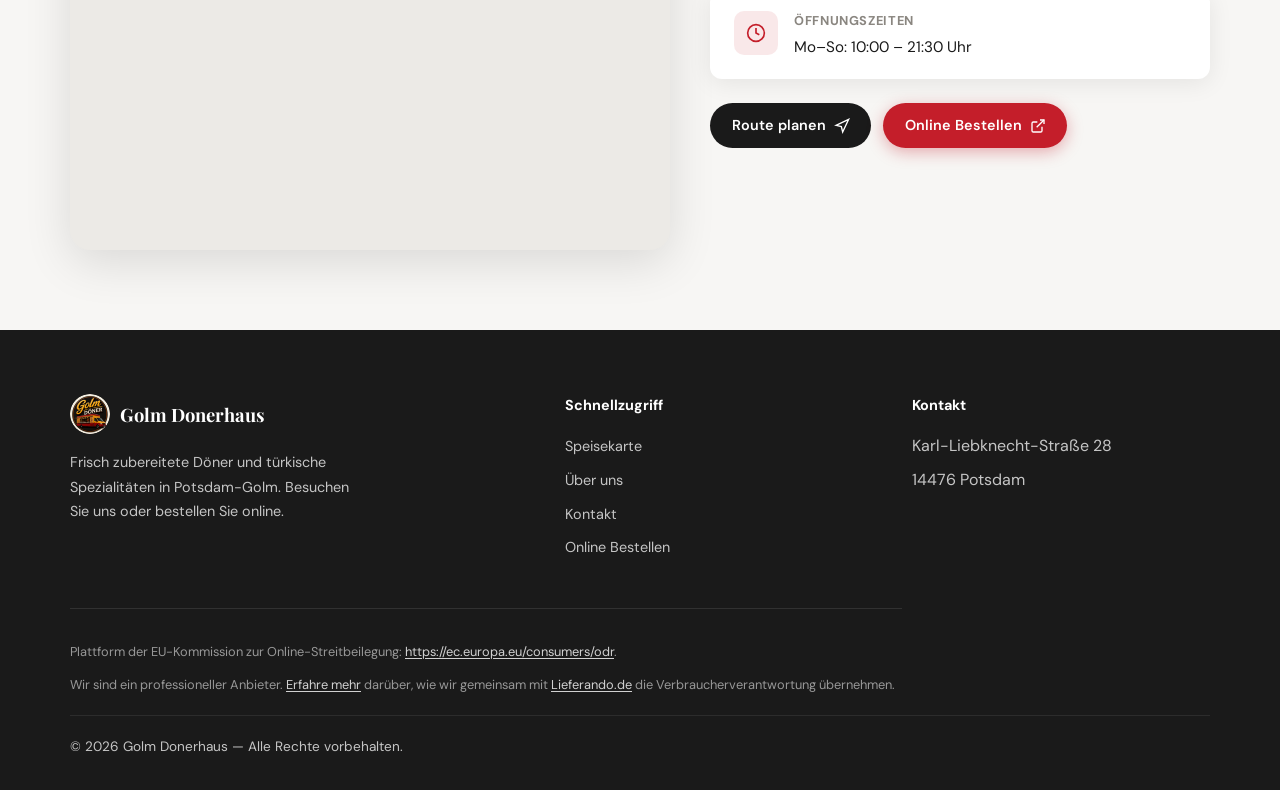
==== commit af019beb: "Update navigation side drawer, menu smooth scroll, and category images" ====
--- a/index.html
+++ b/index.html
@@ -126,7 +126,7 @@
             <div class="menu-panel-visual">
               <img
                 id="menu-category-image"
-                src="images/menus/hero.png"
+                src="images/menus/menu.png"
                 alt="Menükategorie"
                 width="600"
                 height="450"
@@ -351,6 +351,8 @@
       </div>
     </footer>
 
+    <div class="nav-backdrop" id="nav-backdrop"></div>
+
     <script src="js/site-base.js"></script>
     <script src="js/menu.js"></script>
     <script src="js/main.js"></script>
--- a/css/style.css
+++ b/css/style.css
@@ -81,6 +81,23 @@
   box-shadow: 0 2px 20px rgba(0, 0, 0, 0.15);
 }
 
+/* Navigation Backdrop Overlay */
+.nav-backdrop {
+  position: fixed;
+  inset: 0;
+  background: rgba(0, 0, 0, 0.6);
+  backdrop-filter: blur(4px);
+  z-index: 999;
+  opacity: 0;
+  visibility: hidden;
+  transition: opacity 0.3s ease, visibility 0.3s ease;
+}
+
+.nav-backdrop.open {
+  opacity: 1;
+  visibility: visible;
+}
+
 .header-inner {
   display: flex;
   align-items: center;
@@ -134,6 +151,7 @@
   border: none;
   cursor: pointer;
   padding: 8px;
+  z-index: 1002;
 }
 
 .nav-toggle span {
@@ -143,6 +161,18 @@
   background: var(--white);
   border-radius: 2px;
   transition: transform 0.3s, opacity 0.3s;
+}
+
+.nav-toggle[aria-expanded="true"] span:nth-child(1) {
+  transform: translateY(7px) rotate(45deg);
+}
+
+.nav-toggle[aria-expanded="true"] span:nth-child(2) {
+  opacity: 0;
+}
+
+.nav-toggle[aria-expanded="true"] span:nth-child(3) {
+  transform: translateY(-7px) rotate(-45deg);
 }
 
 .btn {
@@ -732,17 +762,22 @@
 
   .nav-links {
     position: fixed;
-    top: var(--header-h);
-    left: 0;
+    top: 0;
+    bottom: 0;
     right: 0;
-    bottom: 0;
+    left: auto;
+    width: 300px;
+    max-width: 85vw;
+    height: 100vh;
     flex-direction: column;
     align-items: stretch;
-    padding: 2rem;
+    padding: 5rem 2rem 2rem;
     gap: 0;
     background: var(--dark);
+    z-index: 1001;
     transform: translateX(100%);
     transition: transform 0.35s ease;
+    box-shadow: -5px 0 25px rgba(0, 0, 0, 0.3);
   }
 
   .nav-links.open {
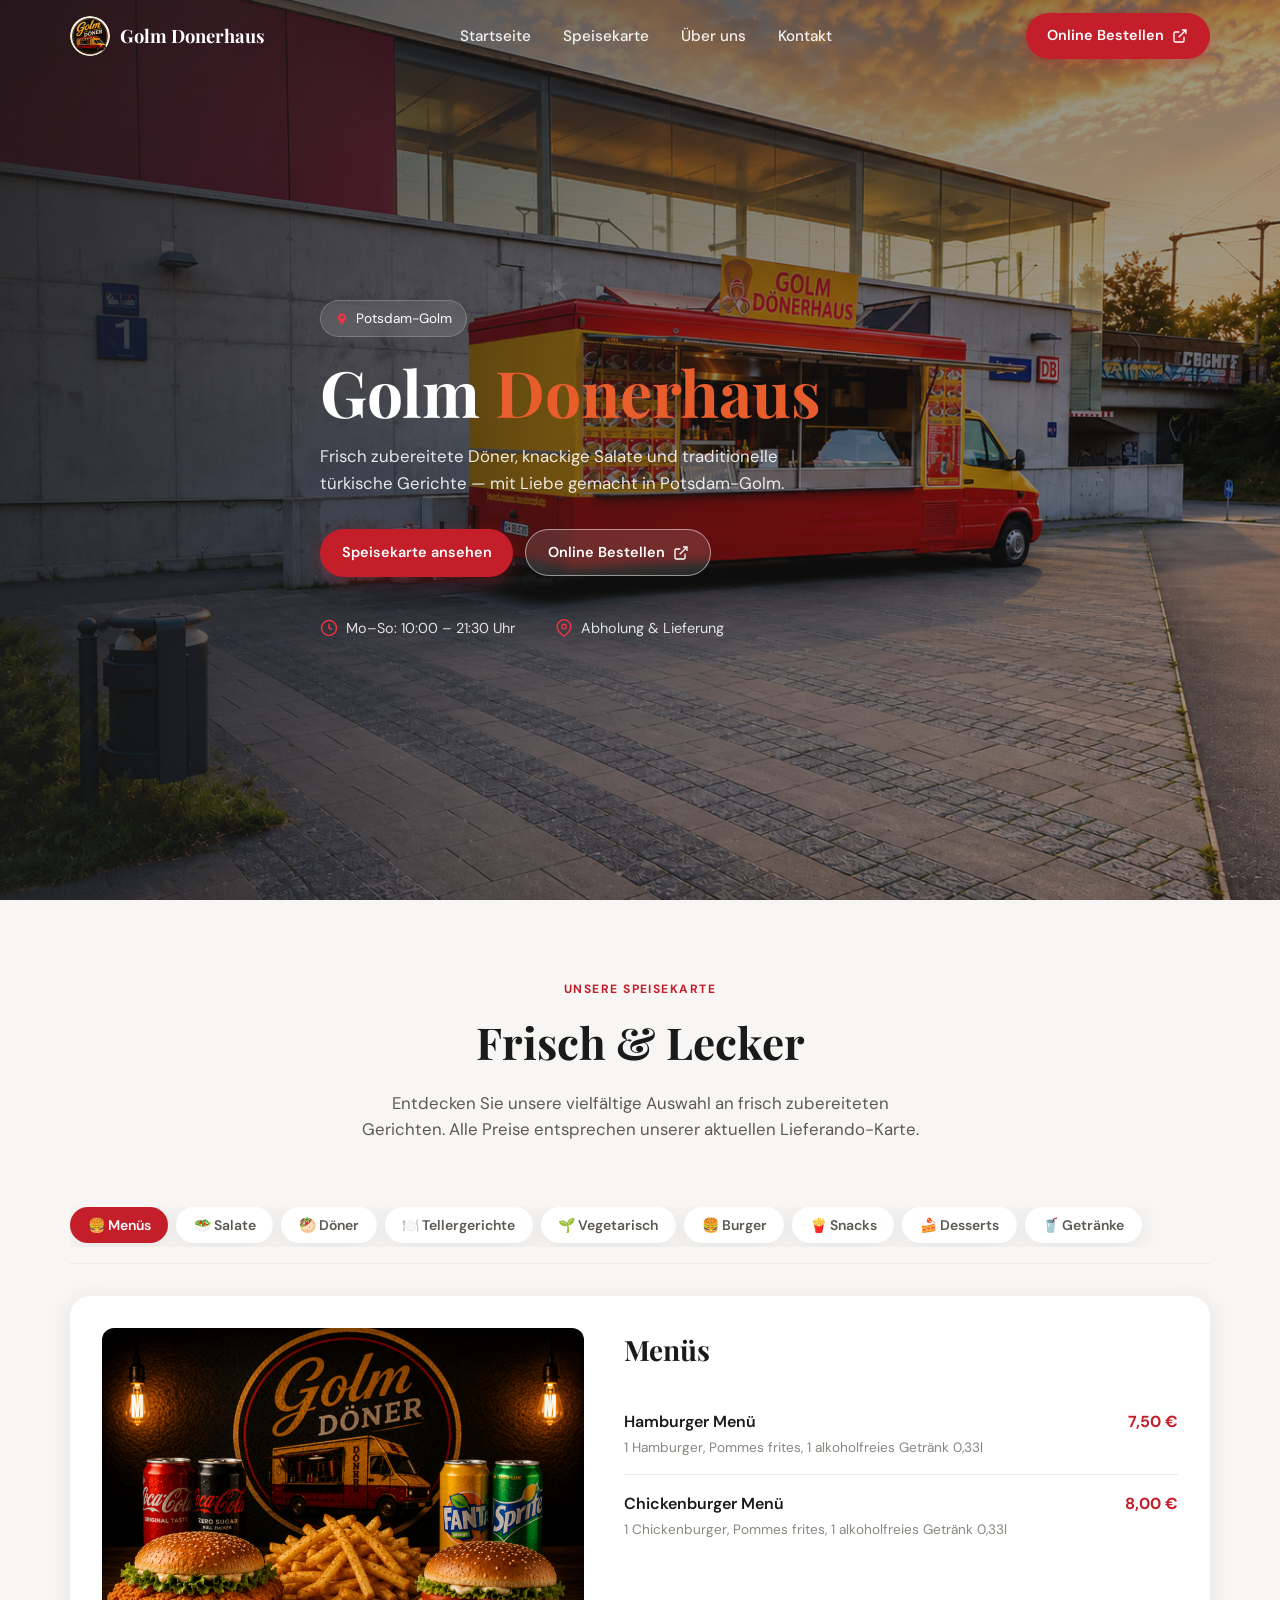
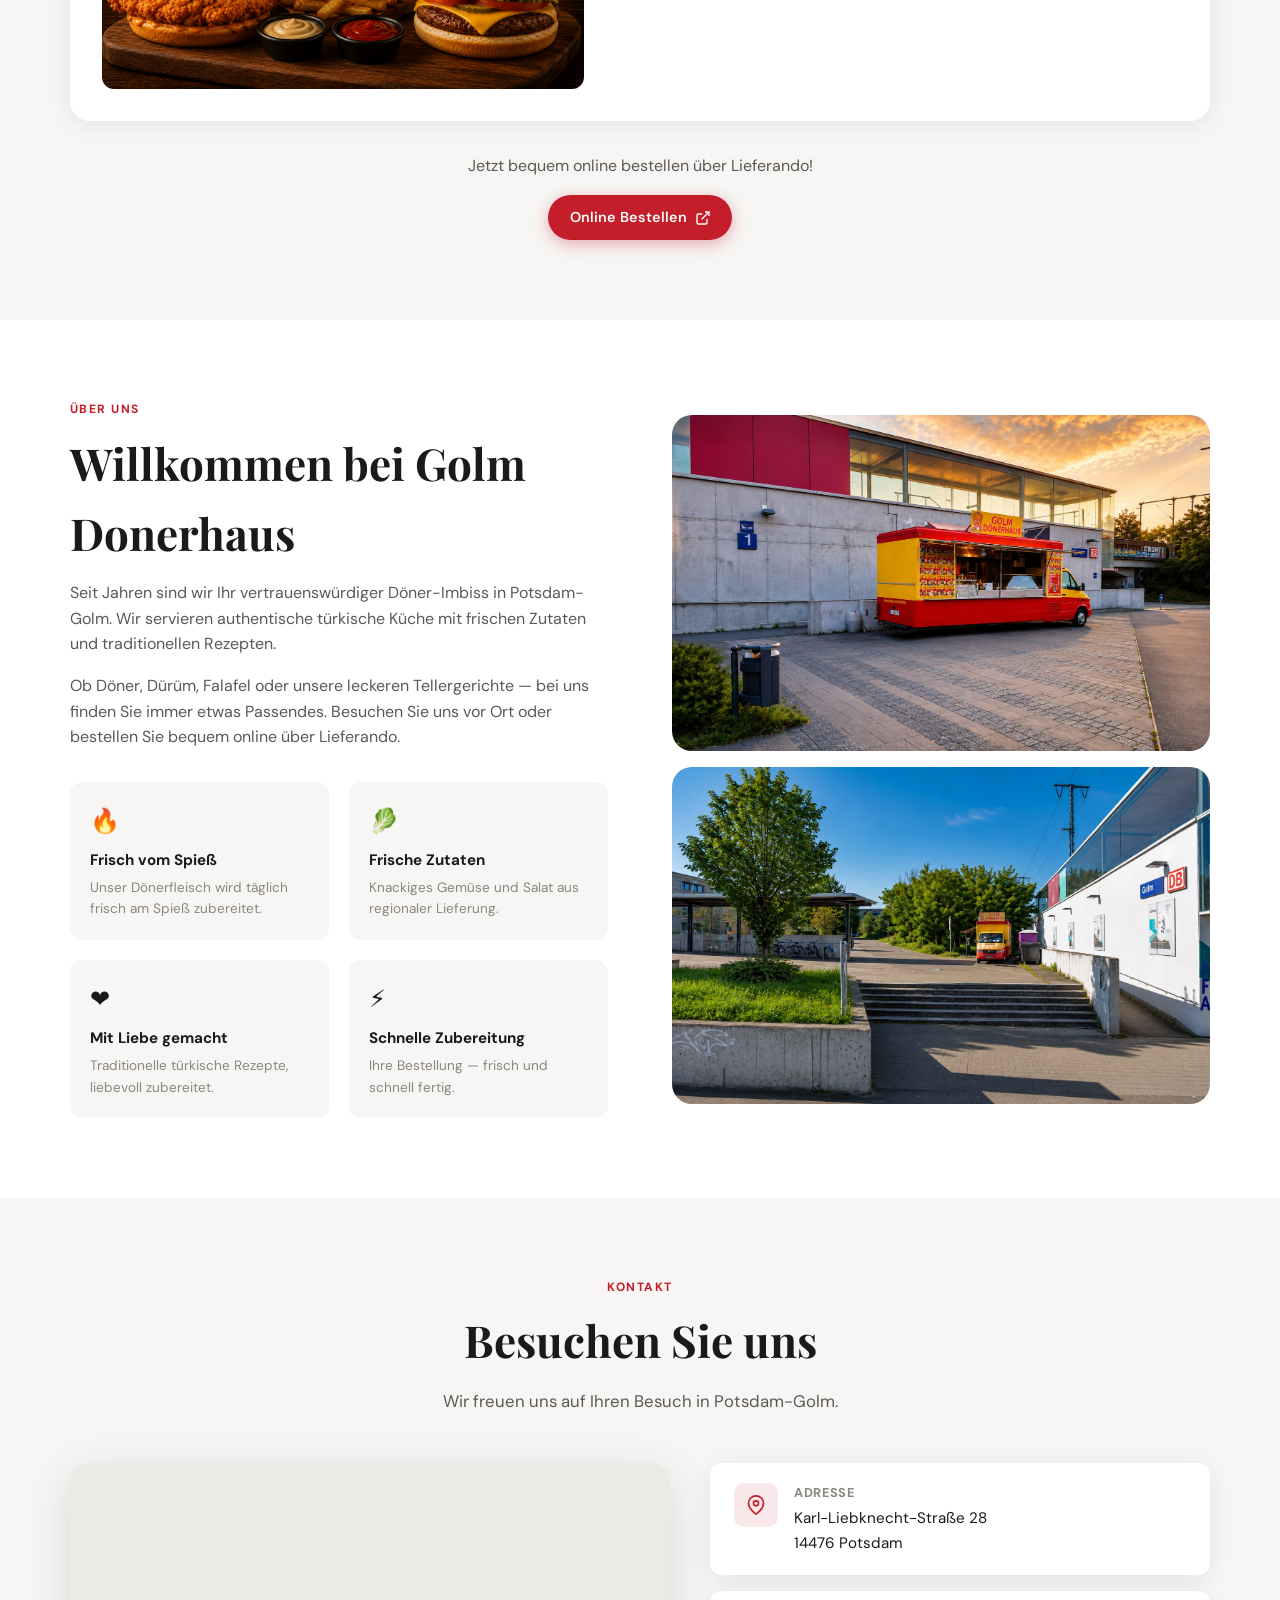
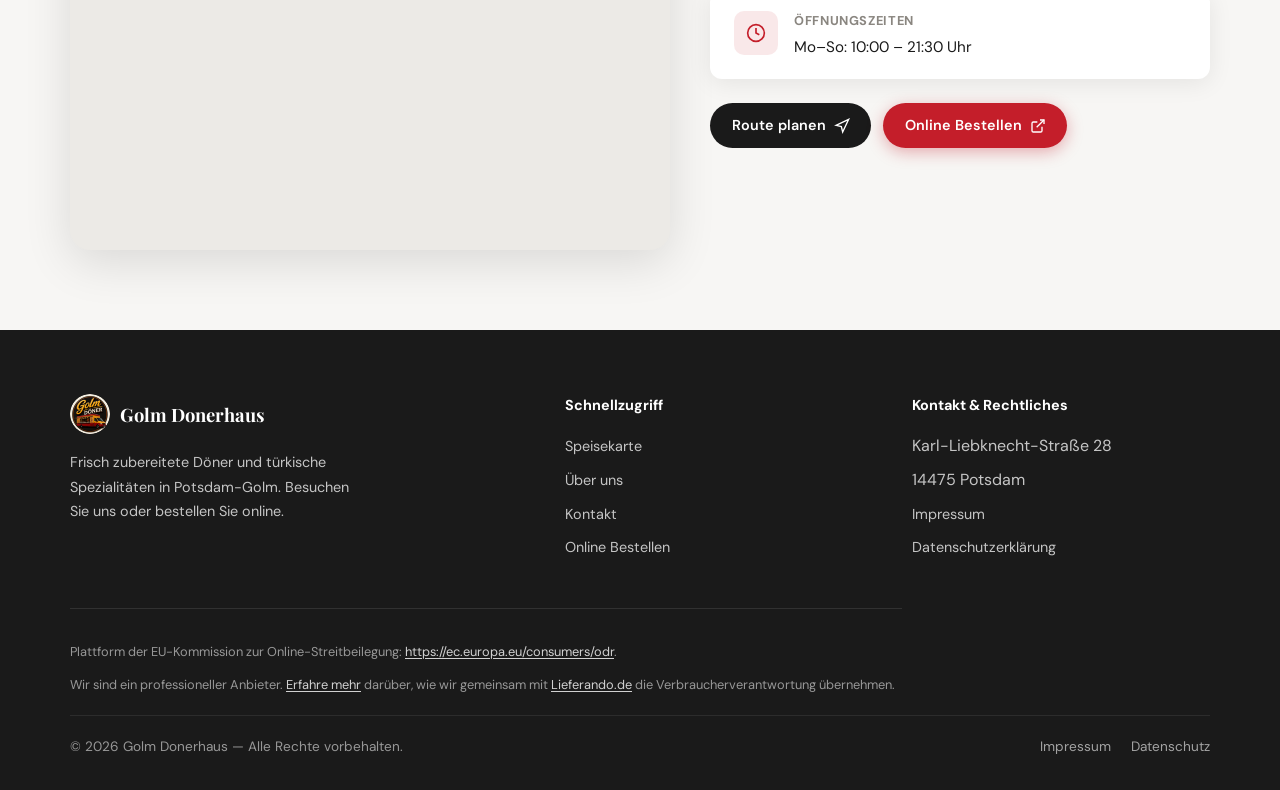
==== commit 00833221: "Add Impressum and Datenschutzerklärung pages with Ramazan Furat info" ====
--- a/index.html
+++ b/index.html
@@ -313,10 +313,12 @@
             </ul>
           </div>
           <div class="footer-col">
-            <h4>Kontakt</h4>
+            <h4>Kontakt &amp; Rechtliches</h4>
             <ul>
               <li>Karl-Liebknecht-Straße 28</li>
-              <li>14476 Potsdam</li>
+              <li>14475 Potsdam</li>
+              <li><a href="impressum/">Impressum</a></li>
+              <li><a href="datenschutz/">Datenschutzerklärung</a></li>
             </ul>
           </div>
         </div>
@@ -347,6 +349,10 @@
         </div>
         <div class="footer-bottom">
           <span>© 2026 Golm Donerhaus — Alle Rechte vorbehalten.</span>
+          <span class="footer-legal-links">
+            <a href="impressum/">Impressum</a>
+            <a href="datenschutz/">Datenschutz</a>
+          </span>
         </div>
       </div>
     </footer>
--- a/css/style.css
+++ b/css/style.css
@@ -726,8 +726,35 @@
   display: flex;
   flex-wrap: wrap;
   justify-content: space-between;
+  align-items: center;
   gap: 0.5rem;
   font-size: 0.85rem;
+  color: rgba(255, 255, 255, 0.55);
+}
+
+.footer-legal-links {
+  display: flex;
+  gap: 1.25rem;
+  font-size: 0.85rem;
+}
+
+.footer-legal-links a {
+  color: rgba(255, 255, 255, 0.6);
+  transition: color 0.2s;
+}
+
+.footer-legal-links a:hover {
+  color: var(--white);
+}
+
+.footer-col a {
+  color: rgba(255, 255, 255, 0.75);
+  font-size: 0.9rem;
+  transition: color 0.2s;
+}
+
+.footer-col a:hover {
+  color: var(--white);
 }
 
 /* Responsive */
